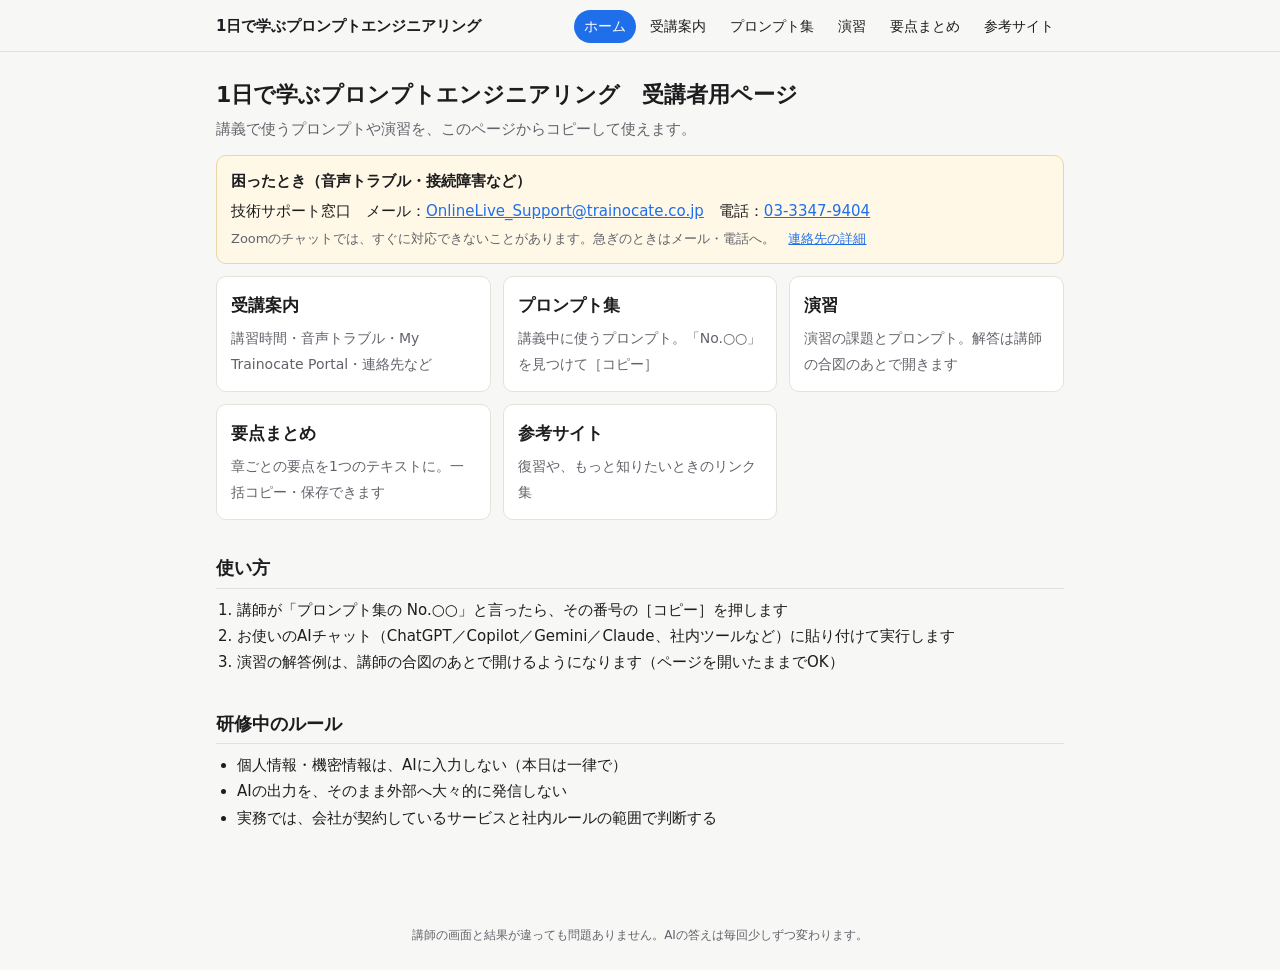
==== docs/index.html @ 42debe18 "受講案内ページ（講習時間・連絡先・My Trainocate Portal など）を追加し、ホームに緊急連絡先を表示 - 解答公開の確認先の予備を raw.githubusercontent.com " ====
<!DOCTYPE html>
<html lang="ja">
<head>
<meta charset="utf-8">
<meta name="viewport" content="width=device-width, initial-scale=1">
<title>1日で学ぶプロンプトエンジニアリング　受講者用ページ</title>
<meta name="description" content="1日で学ぶプロンプトエンジニアリング 受講者用ページ">
<meta name="release-source" content="https://api.github.com/repos/trainocateteacher-stack/prompt-engineering-1day/contents/release.json https://raw.githubusercontent.com/trainocateteacher-stack/prompt-engineering-1day/main/release.json">
<link rel="stylesheet" href="assets/style.css">
</head>
<body>
<header class="site-head"><div class="wrap">
<a class="brand" href="index.html">1日で学ぶプロンプトエンジニアリング</a>
<nav class="nav"><a href="index.html" aria-current=page>ホーム</a><a href="guide.html">受講案内</a><a href="prompts.html">プロンプト集</a><a href="exercises.html">演習</a><a href="summary.html">要点まとめ</a><a href="references.html">参考サイト</a></nav>
</div></header>
<main><div class="wrap">
<h1>1日で学ぶプロンプトエンジニアリング　受講者用ページ</h1><p class="lead">講義で使うプロンプトや演習を、このページからコピーして使えます。</p><div class="card alert"><div class="ttl">困ったとき（音声トラブル・接続障害など）</div><p style="margin:4px 0">技術サポート窓口　メール：<a href="mailto:OnlineLive_Support@trainocate.co.jp">OnlineLive_Support@trainocate.co.jp</a>　電話：<a href="tel:0333479404">03-3347-9404</a></p><p class="sub" style="margin:0">Zoomのチャットでは、すぐに対応できないことがあります。急ぎのときはメール・電話へ。　<a href="guide.html#contact">連絡先の詳細</a></p></div><div class="grid"><a class="tile" href="guide.html"><b>受講案内</b><span>講習時間・音声トラブル・My Trainocate Portal・連絡先など</span></a><a class="tile" href="prompts.html"><b>プロンプト集</b><span>講義中に使うプロンプト。「No.○○」を見つけて［コピー］</span></a><a class="tile" href="exercises.html"><b>演習</b><span>演習の課題とプロンプト。解答は講師の合図のあとで開きます</span></a><a class="tile" href="summary.html"><b>要点まとめ</b><span>章ごとの要点を1つのテキストに。一括コピー・保存できます</span></a><a class="tile" href="references.html"><b>参考サイト</b><span>復習や、もっと知りたいときのリンク集</span></a></div><h2>使い方</h2>
<ol class="steps">
<li>講師が「プロンプト集の No.○○」と言ったら、その番号の［コピー］を押します</li>
<li>お使いのAIチャット（ChatGPT／Copilot／Gemini／Claude、社内ツールなど）に貼り付けて実行します</li>
<li>演習の解答例は、講師の合図のあとで開けるようになります（ページを開いたままでOK）</li>
</ol>
<h2>研修中のルール</h2>
<ul class="steps">
<li>個人情報・機密情報は、AIに入力しない（本日は一律で）</li>
<li>AIの出力を、そのまま外部へ大々的に発信しない</li>
<li>実務では、会社が契約しているサービスと社内ルールの範囲で判断する</li>
</ul>
</div></main>
<footer class="foot">講師の画面と結果が違っても問題ありません。AIの答えは毎回少しずつ変わります。</footer>
<script src="assets/app.js"></script>
</body>
</html>
---- docs/assets/style.css ----
:root{
  --bg:#f7f7f5; --card:#ffffff; --ink:#1d1d1f; --muted:#62626a; --line:#e2e2de;
  --code:#f1f1ed; --accent:#1f6feb; --accent-ink:#ffffff; --ok:#1a7f37;
  --lock-bg:#fff8e6; --lock-line:#e8d7a6; --lock-ink:#6b5200;
  --t-prompt:#1f6feb; --t-task:#8250df; --t-note:#8a6d00;
}
@media (prefers-color-scheme: dark){
  :root:not([data-theme="light"]){
    --bg:#151517; --card:#1f1f22; --ink:#ececf0; --muted:#a2a2aa; --line:#34343a;
    --code:#29292d; --accent:#5a95ff; --accent-ink:#0b0b0c; --ok:#3fb950;
    --lock-bg:#2a2414; --lock-line:#5a4a1e; --lock-ink:#e3c46b;
    --t-prompt:#6ea8ff; --t-task:#b392f0; --t-note:#d6b44a;
  }
}
:root[data-theme="dark"]{
  --bg:#151517; --card:#1f1f22; --ink:#ececf0; --muted:#a2a2aa; --line:#34343a;
  --code:#29292d; --accent:#5a95ff; --accent-ink:#0b0b0c; --ok:#3fb950;
  --lock-bg:#2a2414; --lock-line:#5a4a1e; --lock-ink:#e3c46b;
  --t-prompt:#6ea8ff; --t-task:#b392f0; --t-note:#d6b44a;
}
*{box-sizing:border-box}
html{-webkit-text-size-adjust:100%}
body{margin:0;background:var(--bg);color:var(--ink);font:15px/1.75 "Hiragino Sans","Yu Gothic UI","Meiryo",system-ui,sans-serif}
a{color:var(--accent)}
.wrap{max-width:880px;margin:0 auto;padding:0 16px}
.site-head{position:sticky;top:0;z-index:10;background:var(--bg);border-bottom:1px solid var(--line)}
.site-head .wrap{display:flex;flex-wrap:wrap;align-items:center;gap:4px 14px;padding-top:10px;padding-bottom:8px}
.brand{font-weight:700;font-size:15px;text-decoration:none;color:var(--ink);margin-right:auto}
.nav{display:flex;gap:4px;overflow-x:auto;max-width:100%}
.nav a{white-space:nowrap;text-decoration:none;color:var(--ink);font-size:14px;padding:4px 10px;border-radius:999px}
.nav a[aria-current=page]{background:var(--accent);color:var(--accent-ink)}
main{padding:8px 0 64px}
h1{font-size:22px;line-height:1.4;margin:20px 0 6px}
h2{font-size:18px;margin:32px 0 8px;padding-bottom:4px;border-bottom:1px solid var(--line)}
h3{font-size:16px;margin:20px 0 6px}
.lead{color:var(--muted);margin:0 0 12px}
.card{background:var(--card);border:1px solid var(--line);border-radius:10px;padding:12px 14px;margin:12px 0;scroll-margin-top:110px}
.meta{display:flex;gap:8px;align-items:baseline;flex-wrap:wrap}
.no{font-weight:700;font-size:18px;font-variant-numeric:tabular-nums}
.pg{font-size:13px;color:var(--muted)}
.ttl{font-weight:600}
.tag{font-size:12px;border:1px solid currentColor;border-radius:4px;padding:0 6px;line-height:1.6}
.t-prompt{color:var(--t-prompt)} .t-task{color:var(--t-task)} .t-note{color:var(--t-note)}
.sub{font-size:13px;color:var(--muted);margin-top:2px}
.box{position:relative;margin-top:8px}
.box pre{margin:0;background:var(--code);border-radius:8px;padding:10px 12px 10px 12px;padding-right:92px;white-space:pre-wrap;word-break:break-word;font-family:inherit;font-size:14px;line-height:1.7}
.copy{position:absolute;top:6px;right:6px;border:0;background:var(--accent);color:var(--accent-ink);border-radius:6px;padding:6px 12px;font:inherit;font-size:13px;font-weight:600;cursor:pointer}
.copy.done{background:var(--ok)}
.btn{border:1px solid var(--line);background:var(--card);color:var(--ink);border-radius:8px;padding:7px 12px;font:inherit;font-size:14px;cursor:pointer}
.btn.primary{background:var(--accent);color:var(--accent-ink);border-color:var(--accent);font-weight:600}
.toolbar{display:flex;gap:8px;flex-wrap:wrap;align-items:center;margin:8px 0}
input[type=search],input[type=text]{min-width:0;padding:8px 10px;border:1px solid var(--line);border-radius:8px;background:var(--card);color:var(--ink);font:inherit}
input[type=search]{flex:1 1 240px}
.chips{display:flex;gap:6px;overflow-x:auto;padding-bottom:2px}
.chip{white-space:nowrap;border:1px solid var(--line);background:var(--card);color:var(--ink);border-radius:999px;padding:3px 10px;font-size:13px;cursor:pointer}
.chip[aria-pressed=true]{background:var(--accent);color:var(--accent-ink);border-color:var(--accent)}
.grid{display:grid;grid-template-columns:repeat(auto-fit,minmax(220px,1fr));gap:12px;margin:12px 0}
.tile{display:block;text-decoration:none;color:var(--ink);background:var(--card);border:1px solid var(--line);border-radius:10px;padding:14px}
.tile b{display:block;font-size:17px;margin-bottom:4px}
.tile span{color:var(--muted);font-size:14px}
.steps{margin:6px 0;padding-left:1.4em}
.goal{border-left:3px solid var(--accent);padding:2px 10px;margin:8px 0;color:var(--ink)}
.goal small{display:block;color:var(--muted)}
.lock{background:var(--lock-bg);border:1px solid var(--lock-line);border-radius:10px;padding:0;margin-top:14px}
.lock summary{list-style:none;cursor:pointer;padding:10px 14px;display:flex;flex-wrap:wrap;gap:4px 12px;align-items:baseline}
.lock summary::-webkit-details-marker{display:none}
.lock summary::before{content:"🔒";font-size:14px}
.lock.open summary::before{content:"▶";font-size:12px;color:var(--muted)}
.lock.open[open] summary::before{content:"▼"}
.lock .lk-title{font-weight:700;color:var(--lock-ink)}
.lock .lk-state{font-size:13px;color:var(--lock-ink)}
.lock .lk-body{padding:0 14px 12px}
.lock.open{background:var(--card);border-color:var(--line)}
.lock.open .lk-title,.lock.open .lk-state{color:var(--ink)}
.lock.open .lk-state{color:var(--muted)}
.toc{display:flex;flex-wrap:wrap;gap:6px 14px;margin:8px 0 0;padding:0;list-style:none;font-size:14px}
.ref li{margin:8px 0}
.ref small{display:block;color:var(--muted)}
.hidden{display:none !important}
.foot{color:var(--muted);font-size:12px;text-align:center;padding:24px 16px}
@media print{.site-head,.copy,.toolbar,.lock form{display:none}.card{break-inside:avoid}}
.alert{border-color:var(--lock-line);background:var(--lock-bg)}
.tbl{border-collapse:collapse;width:100%;margin:8px 0;background:var(--card)}
.tbl th,.tbl td{border:1px solid var(--line);padding:8px 10px;text-align:left;vertical-align:top;font-size:14px}
.tbl th{width:34%;font-weight:600;background:var(--code)}
.tbl td{word-break:break-all}
h2[id],h1{scroll-margin-top:110px}
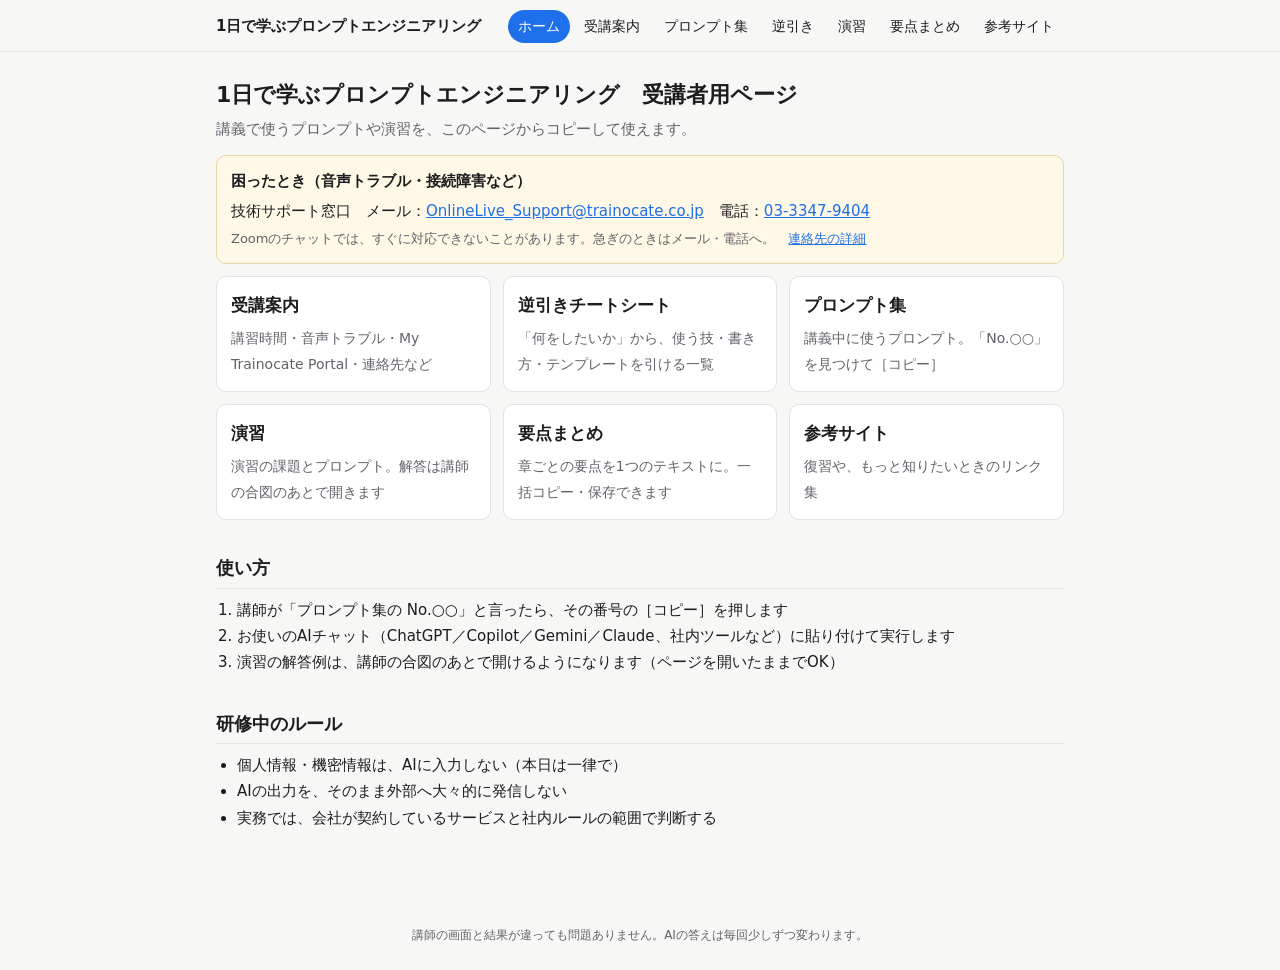
==== commit f1960538: "逆引きチートシートのページを追加（目的から技・書き方・テンプレート・テキストのページを引ける） Co-Authored-By: Claude Opus 5.5 <noreply@anthropic.c" ====
--- a/docs/index.html
+++ b/docs/index.html
@@ -11,10 +11,10 @@
 <body>
 <header class="site-head"><div class="wrap">
 <a class="brand" href="index.html">1日で学ぶプロンプトエンジニアリング</a>
-<nav class="nav"><a href="index.html" aria-current=page>ホーム</a><a href="guide.html">受講案内</a><a href="prompts.html">プロンプト集</a><a href="exercises.html">演習</a><a href="summary.html">要点まとめ</a><a href="references.html">参考サイト</a></nav>
+<nav class="nav"><a href="index.html" aria-current=page>ホーム</a><a href="guide.html">受講案内</a><a href="prompts.html">プロンプト集</a><a href="cheatsheet.html">逆引き</a><a href="exercises.html">演習</a><a href="summary.html">要点まとめ</a><a href="references.html">参考サイト</a></nav>
 </div></header>
 <main><div class="wrap">
-<h1>1日で学ぶプロンプトエンジニアリング　受講者用ページ</h1><p class="lead">講義で使うプロンプトや演習を、このページからコピーして使えます。</p><div class="card alert"><div class="ttl">困ったとき（音声トラブル・接続障害など）</div><p style="margin:4px 0">技術サポート窓口　メール：<a href="mailto:OnlineLive_Support@trainocate.co.jp">OnlineLive_Support@trainocate.co.jp</a>　電話：<a href="tel:0333479404">03-3347-9404</a></p><p class="sub" style="margin:0">Zoomのチャットでは、すぐに対応できないことがあります。急ぎのときはメール・電話へ。　<a href="guide.html#contact">連絡先の詳細</a></p></div><div class="grid"><a class="tile" href="guide.html"><b>受講案内</b><span>講習時間・音声トラブル・My Trainocate Portal・連絡先など</span></a><a class="tile" href="prompts.html"><b>プロンプト集</b><span>講義中に使うプロンプト。「No.○○」を見つけて［コピー］</span></a><a class="tile" href="exercises.html"><b>演習</b><span>演習の課題とプロンプト。解答は講師の合図のあとで開きます</span></a><a class="tile" href="summary.html"><b>要点まとめ</b><span>章ごとの要点を1つのテキストに。一括コピー・保存できます</span></a><a class="tile" href="references.html"><b>参考サイト</b><span>復習や、もっと知りたいときのリンク集</span></a></div><h2>使い方</h2>
+<h1>1日で学ぶプロンプトエンジニアリング　受講者用ページ</h1><p class="lead">講義で使うプロンプトや演習を、このページからコピーして使えます。</p><div class="card alert"><div class="ttl">困ったとき（音声トラブル・接続障害など）</div><p style="margin:4px 0">技術サポート窓口　メール：<a href="mailto:OnlineLive_Support@trainocate.co.jp">OnlineLive_Support@trainocate.co.jp</a>　電話：<a href="tel:0333479404">03-3347-9404</a></p><p class="sub" style="margin:0">Zoomのチャットでは、すぐに対応できないことがあります。急ぎのときはメール・電話へ。　<a href="guide.html#contact">連絡先の詳細</a></p></div><div class="grid"><a class="tile" href="guide.html"><b>受講案内</b><span>講習時間・音声トラブル・My Trainocate Portal・連絡先など</span></a><a class="tile" href="cheatsheet.html"><b>逆引きチートシート</b><span>「何をしたいか」から、使う技・書き方・テンプレートを引ける一覧</span></a><a class="tile" href="prompts.html"><b>プロンプト集</b><span>講義中に使うプロンプト。「No.○○」を見つけて［コピー］</span></a><a class="tile" href="exercises.html"><b>演習</b><span>演習の課題とプロンプト。解答は講師の合図のあとで開きます</span></a><a class="tile" href="summary.html"><b>要点まとめ</b><span>章ごとの要点を1つのテキストに。一括コピー・保存できます</span></a><a class="tile" href="references.html"><b>参考サイト</b><span>復習や、もっと知りたいときのリンク集</span></a></div><h2>使い方</h2>
 <ol class="steps">
 <li>講師が「プロンプト集の No.○○」と言ったら、その番号の［コピー］を押します</li>
 <li>お使いのAIチャット（ChatGPT／Copilot／Gemini／Claude、社内ツールなど）に貼り付けて実行します</li>
--- a/docs/assets/style.css
+++ b/docs/assets/style.css
@@ -85,3 +85,30 @@
 .tbl th{width:34%;font-weight:600;background:var(--code)}
 .tbl td{word-break:break-all}
 h2[id],h1{scroll-margin-top:110px}
+.shot{margin:10px 0 18px}
+.shot img{display:block;width:100%;max-width:720px;height:auto;border:1px solid var(--line);border-radius:8px;background:#fff}
+.shot figcaption{font-size:12px;color:var(--muted);margin-top:4px}
+.tbl-wrap{overflow-x:auto;margin:8px 0}
+.tbl.idx th{width:auto;white-space:nowrap}
+.tbl .nowrap{white-space:nowrap}
+.tbl.idx td{word-break:normal}
+.tbl.idx tr:target td{background:var(--lock-bg)}
+.kv{display:grid;grid-template-columns:auto 1fr;gap:4px 12px;margin:10px 0}
+.kv dt{font-weight:600;font-size:14px;color:var(--muted);white-space:nowrap}
+.kv dd{margin:0}
+.kv ul{margin:0;padding-left:1.2em}
+.tpl{margin-top:10px}
+.tpl-name{font-size:14px;font-weight:600}
+.caution{font-size:14px;color:var(--lock-ink);margin:10px 0 0}
+.mode-tag-wide{color:#b35c00}.mode-tag-same{color:var(--t-prompt)}
+.tile.mode-wide{border-top:4px solid #e08a2e}.tile.mode-same{border-top:4px solid var(--accent)}
+@media (prefers-color-scheme: dark){:root:not([data-theme="light"]) .mode-tag-wide{color:#f0a860}}
+@media (max-width:560px){.kv{grid-template-columns:1fr}.kv dt{margin-top:4px}}
+@media (max-width:560px){
+  .tbl.idx thead{display:none}
+  .tbl.idx,.tbl.idx tbody{display:block;background:none}
+  .tbl.idx tr{display:block;border:1px solid var(--line);border-radius:8px;margin:8px 0;padding:8px 10px;background:var(--card)}
+  .tbl.idx td{display:block;border:0;padding:2px 0}
+  .tbl.idx .nowrap{white-space:normal}
+  .tbl.idx td[data-l]::before{content:attr(data-l) "：";color:var(--muted);font-size:12px}
+}
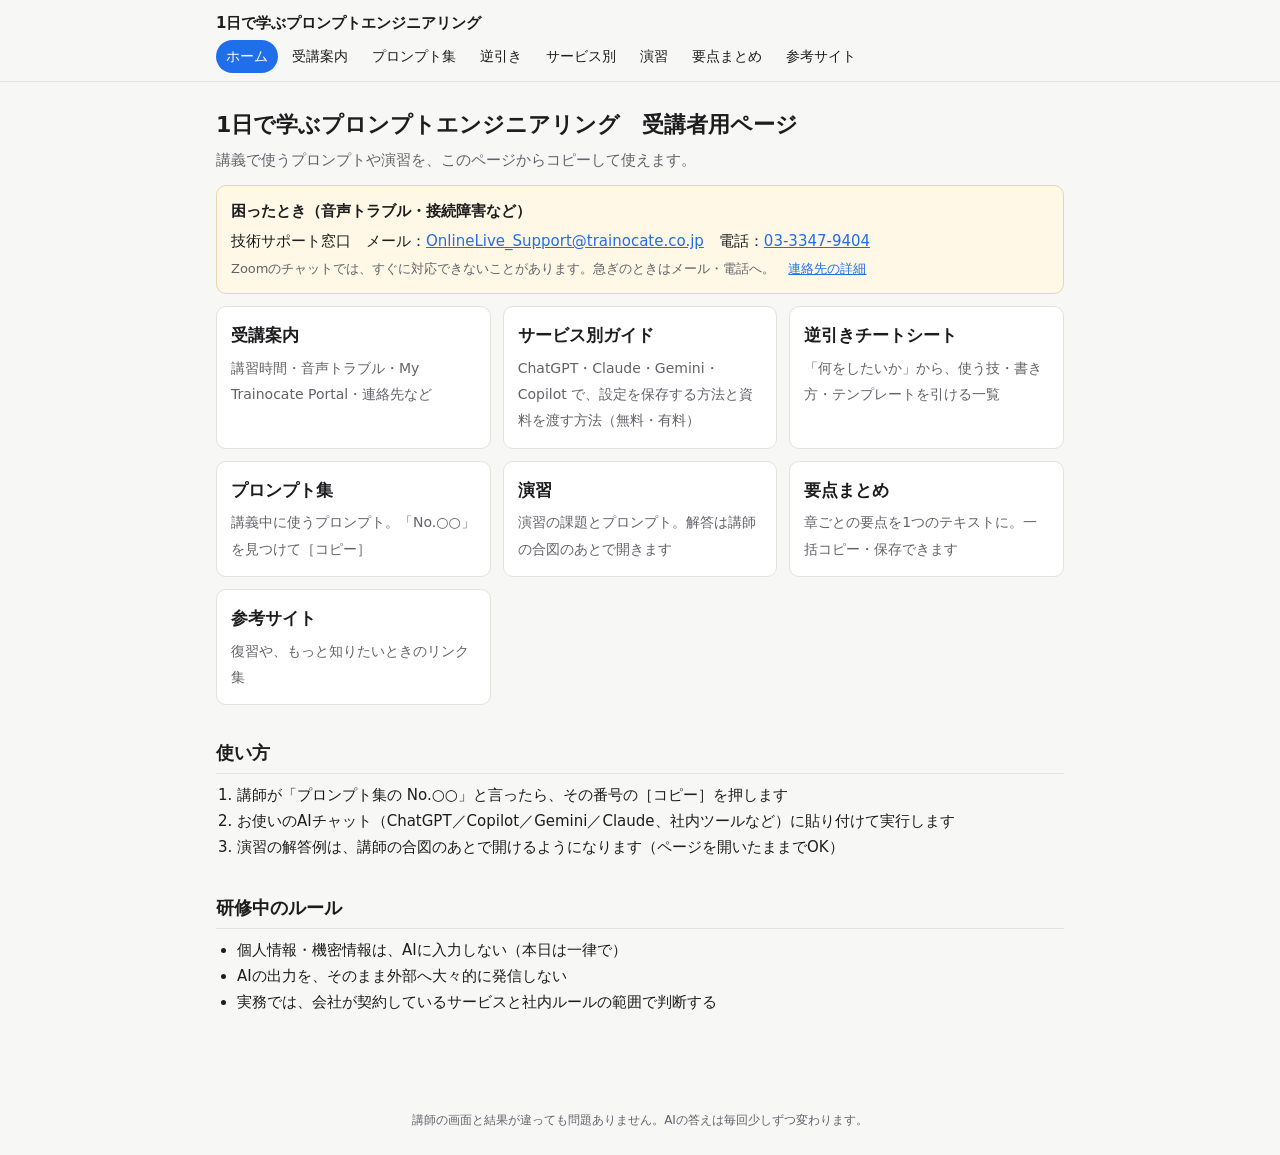
==== commit 9b3a9c43: "サービス別ガイドを追加（設定を保存する機能と資料を渡すやり方を、無料・有料別に画面付きで） Co-Authored-By: Claude Opus 5.5 <noreply@anthropic.com" ====
--- a/docs/index.html
+++ b/docs/index.html
@@ -11,10 +11,10 @@
 <body>
 <header class="site-head"><div class="wrap">
 <a class="brand" href="index.html">1日で学ぶプロンプトエンジニアリング</a>
-<nav class="nav"><a href="index.html" aria-current=page>ホーム</a><a href="guide.html">受講案内</a><a href="prompts.html">プロンプト集</a><a href="cheatsheet.html">逆引き</a><a href="exercises.html">演習</a><a href="summary.html">要点まとめ</a><a href="references.html">参考サイト</a></nav>
+<nav class="nav"><a href="index.html" aria-current=page>ホーム</a><a href="guide.html">受講案内</a><a href="prompts.html">プロンプト集</a><a href="cheatsheet.html">逆引き</a><a href="services.html">サービス別</a><a href="exercises.html">演習</a><a href="summary.html">要点まとめ</a><a href="references.html">参考サイト</a></nav>
 </div></header>
 <main><div class="wrap">
-<h1>1日で学ぶプロンプトエンジニアリング　受講者用ページ</h1><p class="lead">講義で使うプロンプトや演習を、このページからコピーして使えます。</p><div class="card alert"><div class="ttl">困ったとき（音声トラブル・接続障害など）</div><p style="margin:4px 0">技術サポート窓口　メール：<a href="mailto:OnlineLive_Support@trainocate.co.jp">OnlineLive_Support@trainocate.co.jp</a>　電話：<a href="tel:0333479404">03-3347-9404</a></p><p class="sub" style="margin:0">Zoomのチャットでは、すぐに対応できないことがあります。急ぎのときはメール・電話へ。　<a href="guide.html#contact">連絡先の詳細</a></p></div><div class="grid"><a class="tile" href="guide.html"><b>受講案内</b><span>講習時間・音声トラブル・My Trainocate Portal・連絡先など</span></a><a class="tile" href="cheatsheet.html"><b>逆引きチートシート</b><span>「何をしたいか」から、使う技・書き方・テンプレートを引ける一覧</span></a><a class="tile" href="prompts.html"><b>プロンプト集</b><span>講義中に使うプロンプト。「No.○○」を見つけて［コピー］</span></a><a class="tile" href="exercises.html"><b>演習</b><span>演習の課題とプロンプト。解答は講師の合図のあとで開きます</span></a><a class="tile" href="summary.html"><b>要点まとめ</b><span>章ごとの要点を1つのテキストに。一括コピー・保存できます</span></a><a class="tile" href="references.html"><b>参考サイト</b><span>復習や、もっと知りたいときのリンク集</span></a></div><h2>使い方</h2>
+<h1>1日で学ぶプロンプトエンジニアリング　受講者用ページ</h1><p class="lead">講義で使うプロンプトや演習を、このページからコピーして使えます。</p><div class="card alert"><div class="ttl">困ったとき（音声トラブル・接続障害など）</div><p style="margin:4px 0">技術サポート窓口　メール：<a href="mailto:OnlineLive_Support@trainocate.co.jp">OnlineLive_Support@trainocate.co.jp</a>　電話：<a href="tel:0333479404">03-3347-9404</a></p><p class="sub" style="margin:0">Zoomのチャットでは、すぐに対応できないことがあります。急ぎのときはメール・電話へ。　<a href="guide.html#contact">連絡先の詳細</a></p></div><div class="grid"><a class="tile" href="guide.html"><b>受講案内</b><span>講習時間・音声トラブル・My Trainocate Portal・連絡先など</span></a><a class="tile" href="services.html"><b>サービス別ガイド</b><span>ChatGPT・Claude・Gemini・Copilot で、設定を保存する方法と資料を渡す方法（無料・有料）</span></a><a class="tile" href="cheatsheet.html"><b>逆引きチートシート</b><span>「何をしたいか」から、使う技・書き方・テンプレートを引ける一覧</span></a><a class="tile" href="prompts.html"><b>プロンプト集</b><span>講義中に使うプロンプト。「No.○○」を見つけて［コピー］</span></a><a class="tile" href="exercises.html"><b>演習</b><span>演習の課題とプロンプト。解答は講師の合図のあとで開きます</span></a><a class="tile" href="summary.html"><b>要点まとめ</b><span>章ごとの要点を1つのテキストに。一括コピー・保存できます</span></a><a class="tile" href="references.html"><b>参考サイト</b><span>復習や、もっと知りたいときのリンク集</span></a></div><h2>使い方</h2>
 <ol class="steps">
 <li>講師が「プロンプト集の No.○○」と言ったら、その番号の［コピー］を押します</li>
 <li>お使いのAIチャット（ChatGPT／Copilot／Gemini／Claude、社内ツールなど）に貼り付けて実行します</li>
--- a/docs/assets/style.css
+++ b/docs/assets/style.css
@@ -112,3 +112,9 @@
   .tbl.idx .nowrap{white-space:normal}
   .tbl.idx td[data-l]::before{content:attr(data-l) "：";color:var(--muted);font-size:12px}
 }
+.card:target{outline:3px solid var(--accent);outline-offset:2px}
+.tbl .rel ul{margin:0;padding-left:1.1em;font-size:13px}
+.tbl .rel{min-width:180px}
+.mode-p{margin:8px 0 0;font-size:14px;line-height:1.7}
+.mode-p strong{display:block;font-size:13px}
+.mode-p.sub strong,.tile .mode-p:last-of-type strong{display:inline}
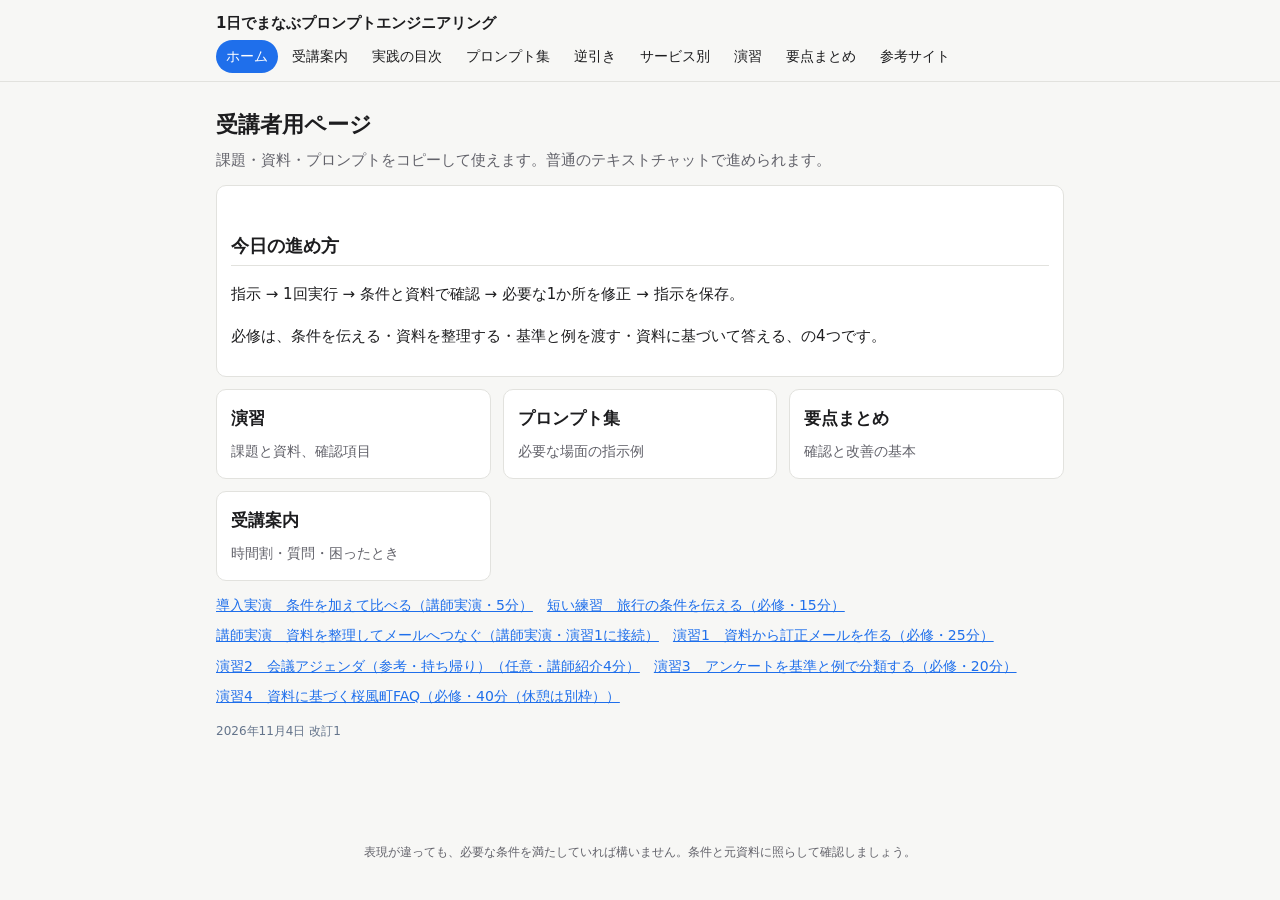
==== commit 031a4ebf: "教材改訂1に同期：演習・確認基準・共通チャット手順を整理" ====
--- a/docs/index.html
+++ b/docs/index.html
@@ -1,33 +1,12 @@
-<!DOCTYPE html>
-<html lang="ja">
-<head>
-<meta charset="utf-8">
-<meta name="viewport" content="width=device-width, initial-scale=1">
-<title>1日で学ぶプロンプトエンジニアリング　受講者用ページ</title>
-<meta name="description" content="1日で学ぶプロンプトエンジニアリング 受講者用ページ">
-<meta name="release-source" content="https://api.github.com/repos/trainocateteacher-stack/prompt-engineering-1day/contents/release.json https://raw.githubusercontent.com/trainocateteacher-stack/prompt-engineering-1day/main/release.json">
+<!doctype html>
+<html lang="ja"><head><meta charset="utf-8"><meta name="viewport" content="width=device-width,initial-scale=1">
+<title>受講者用ページ｜1日でまなぶプロンプトエンジニアリング</title>
+<meta name="description" content="通常チャットで、指示・確認・改善を練習する受講者用資料">
+<meta name="course-revision" content="2026-11-04-r1">
+<meta name="release-source" content="https://api.github.com/repos/trainocateteacher-stack/prompt-engineering-1day/contents/release.json https://raw.githubusercontent.com/trainocateteacher-stack/prompt-engineering-1day/main/release.json release.json">
 <link rel="stylesheet" href="assets/style.css">
-</head>
-<body>
-<header class="site-head"><div class="wrap">
-<a class="brand" href="index.html">1日で学ぶプロンプトエンジニアリング</a>
-<nav class="nav"><a href="index.html" aria-current=page>ホーム</a><a href="guide.html">受講案内</a><a href="prompts.html">プロンプト集</a><a href="cheatsheet.html">逆引き</a><a href="services.html">サービス別</a><a href="exercises.html">演習</a><a href="summary.html">要点まとめ</a><a href="references.html">参考サイト</a></nav>
-</div></header>
-<main><div class="wrap">
-<h1>1日で学ぶプロンプトエンジニアリング　受講者用ページ</h1><p class="lead">講義で使うプロンプトや演習を、このページからコピーして使えます。</p><div class="card alert"><div class="ttl">困ったとき（音声トラブル・接続障害など）</div><p style="margin:4px 0">技術サポート窓口　メール：<a href="mailto:OnlineLive_Support@trainocate.co.jp">OnlineLive_Support@trainocate.co.jp</a>　電話：<a href="tel:0333479404">03-3347-9404</a></p><p class="sub" style="margin:0">Zoomのチャットでは、すぐに対応できないことがあります。急ぎのときはメール・電話へ。　<a href="guide.html#contact">連絡先の詳細</a></p></div><div class="grid"><a class="tile" href="guide.html"><b>受講案内</b><span>講習時間・音声トラブル・My Trainocate Portal・連絡先など</span></a><a class="tile" href="services.html"><b>サービス別ガイド</b><span>ChatGPT・Claude・Gemini・Copilot で、設定を保存する方法と資料を渡す方法（無料・有料）</span></a><a class="tile" href="cheatsheet.html"><b>逆引きチートシート</b><span>「何をしたいか」から、使う技・書き方・テンプレートを引ける一覧</span></a><a class="tile" href="prompts.html"><b>プロンプト集</b><span>講義中に使うプロンプト。「No.○○」を見つけて［コピー］</span></a><a class="tile" href="exercises.html"><b>演習</b><span>演習の課題とプロンプト。解答は講師の合図のあとで開きます</span></a><a class="tile" href="summary.html"><b>要点まとめ</b><span>章ごとの要点を1つのテキストに。一括コピー・保存できます</span></a><a class="tile" href="references.html"><b>参考サイト</b><span>復習や、もっと知りたいときのリンク集</span></a></div><h2>使い方</h2>
-<ol class="steps">
-<li>講師が「プロンプト集の No.○○」と言ったら、その番号の［コピー］を押します</li>
-<li>お使いのAIチャット（ChatGPT／Copilot／Gemini／Claude、社内ツールなど）に貼り付けて実行します</li>
-<li>演習の解答例は、講師の合図のあとで開けるようになります（ページを開いたままでOK）</li>
-</ol>
-<h2>研修中のルール</h2>
-<ul class="steps">
-<li>個人情報・機密情報は、AIに入力しない（本日は一律で）</li>
-<li>AIの出力を、そのまま外部へ大々的に発信しない</li>
-<li>実務では、会社が契約しているサービスと社内ルールの範囲で判断する</li>
-</ul>
-</div></main>
-<footer class="foot">講師の画面と結果が違っても問題ありません。AIの答えは毎回少しずつ変わります。</footer>
-<script src="assets/app.js"></script>
-</body>
-</html>
+<style>pre{white-space:pre-wrap;overflow-wrap:anywhere} section[id],div[id],h2[id]{scroll-margin-top:110px} .box pre{font-size:15px;line-height:1.8} h3{line-height:1.6} .revision{color:#64748b;font-size:12px} table{width:100%;border-collapse:collapse}td,th{padding:10px;border-bottom:1px solid #ddd;text-align:left}.table-scroll{overflow:auto}</style>
+</head><body><header class="site-head"><div class="wrap"><a class="brand" href="index.html">1日でまなぶプロンプトエンジニアリング</a><nav class="nav"><a href="index.html" aria-current="page">ホーム</a><a href="guide.html">受講案内</a><a href="practice-index.html">実践の目次</a><a href="prompts.html">プロンプト集</a><a href="cheatsheet.html">逆引き</a><a href="services.html">サービス別</a><a href="exercises.html">演習</a><a href="summary.html">要点まとめ</a><a href="references.html">参考サイト</a></nav></div></header>
+<main><div class="wrap"><h1>受講者用ページ</h1><p class="lead">課題・資料・プロンプトをコピーして使えます。普通のテキストチャットで進められます。</p><div class="card"><h2>今日の進め方</h2><p>指示 → 1回実行 → 条件と資料で確認 → 必要な1か所を修正 → 指示を保存。</p><p>必修は、条件を伝える・資料を整理する・基準と例を渡す・資料に基づいて答える、の4つです。</p></div><div class="grid"><a class="tile" href="exercises.html"><b>演習</b><span>課題と資料、確認項目</span></a><a class="tile" href="prompts.html"><b>プロンプト集</b><span>必要な場面の指示例</span></a><a class="tile" href="summary.html"><b>要点まとめ</b><span>確認と改善の基本</span></a><a class="tile" href="guide.html"><b>受講案内</b><span>時間割・質問・困ったとき</span></a></div><ul class="toc"><li><a href="exercises.html#ex-a">導入実演　条件を加えて比べる（講師実演・5分）</a></li><li><a href="exercises.html#ex-c">短い練習　旅行の条件を伝える（必修・15分）</a></li><li><a href="exercises.html#ex-e">講師実演　資料を整理してメールへつなぐ（講師実演・演習1に接続）</a></li><li><a href="exercises.html#ex-1">演習1　資料から訂正メールを作る（必修・25分）</a></li><li><a href="exercises.html#ex-2">演習2　会議アジェンダ（参考・持ち帰り）（任意・講師紹介4分）</a></li><li><a href="exercises.html#ex-3">演習3　アンケートを基準と例で分類する（必修・20分）</a></li><li><a href="exercises.html#ex-4">演習4　資料に基づく桜風町FAQ（必修・40分（休憩は別枠））</a></li></ul><p class="revision">2026年11月4日 改訂1</p></div></main>
+<footer class="foot">表現が違っても、必要な条件を満たしていれば構いません。条件と元資料に照らして確認しましょう。</footer>
+<script src="assets/app.js"></script></body></html>
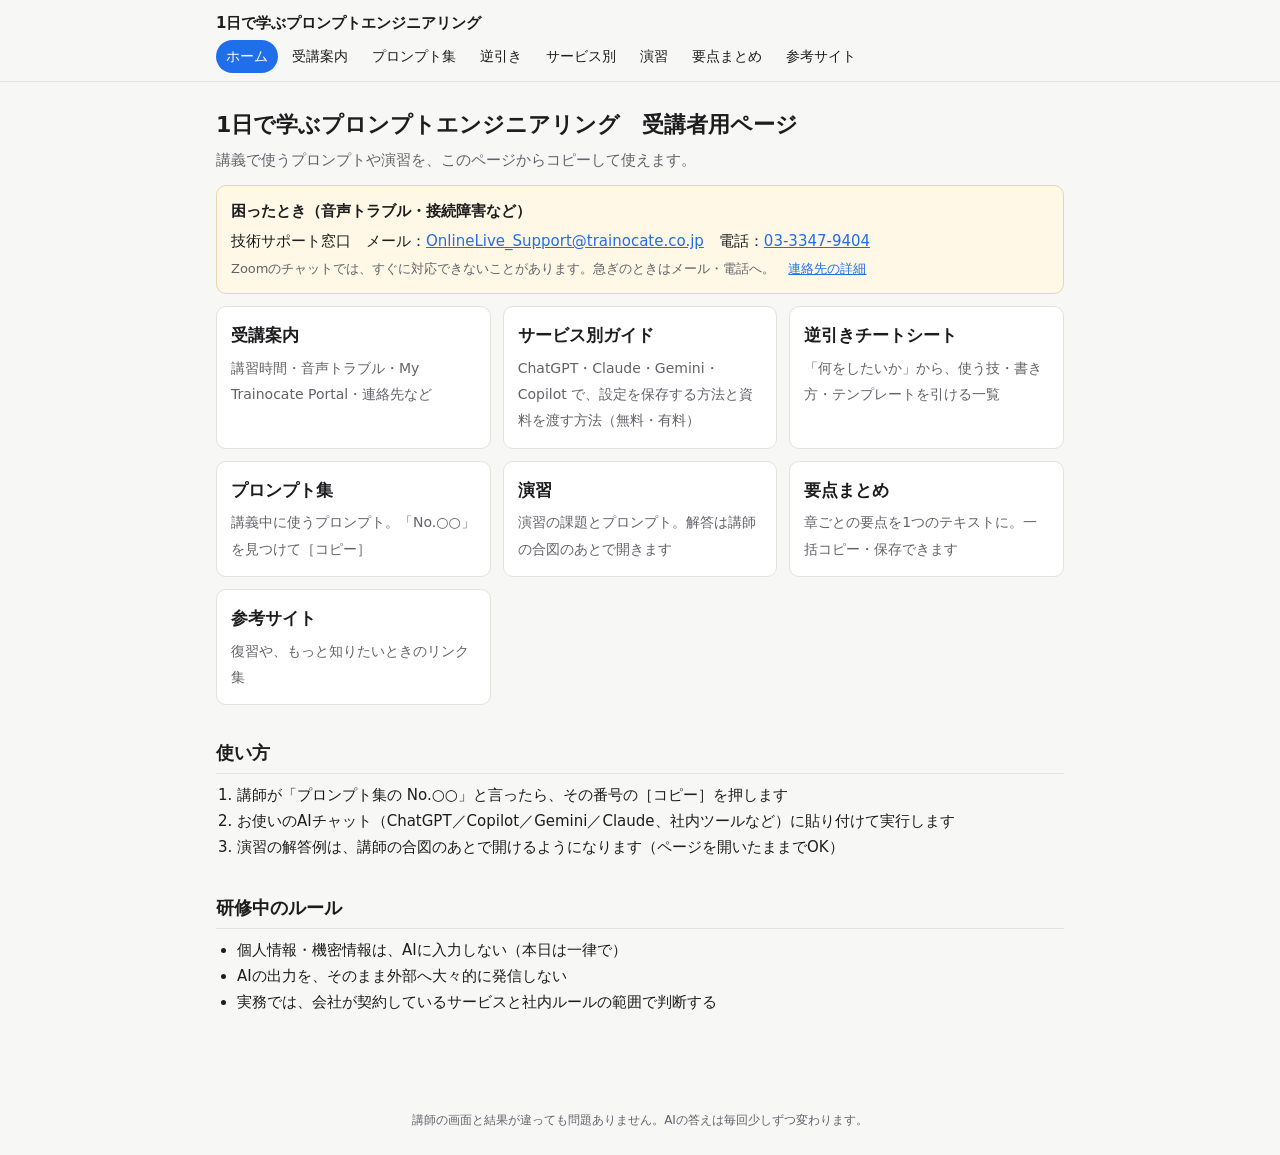
==== commit 4009f616: "Revert "教材改訂1に同期：演習・確認基準・共通チャット手順を整理" This reverts commit 031a4ebfac6fb0e690e58191b451955021ebd85d." ====
--- a/docs/index.html
+++ b/docs/index.html
@@ -1,12 +1,33 @@
-<!doctype html>
-<html lang="ja"><head><meta charset="utf-8"><meta name="viewport" content="width=device-width,initial-scale=1">
-<title>受講者用ページ｜1日でまなぶプロンプトエンジニアリング</title>
-<meta name="description" content="通常チャットで、指示・確認・改善を練習する受講者用資料">
-<meta name="course-revision" content="2026-11-04-r1">
-<meta name="release-source" content="https://api.github.com/repos/trainocateteacher-stack/prompt-engineering-1day/contents/release.json https://raw.githubusercontent.com/trainocateteacher-stack/prompt-engineering-1day/main/release.json release.json">
+<!DOCTYPE html>
+<html lang="ja">
+<head>
+<meta charset="utf-8">
+<meta name="viewport" content="width=device-width, initial-scale=1">
+<title>1日で学ぶプロンプトエンジニアリング　受講者用ページ</title>
+<meta name="description" content="1日で学ぶプロンプトエンジニアリング 受講者用ページ">
+<meta name="release-source" content="https://api.github.com/repos/trainocateteacher-stack/prompt-engineering-1day/contents/release.json https://raw.githubusercontent.com/trainocateteacher-stack/prompt-engineering-1day/main/release.json">
 <link rel="stylesheet" href="assets/style.css">
-<style>pre{white-space:pre-wrap;overflow-wrap:anywhere} section[id],div[id],h2[id]{scroll-margin-top:110px} .box pre{font-size:15px;line-height:1.8} h3{line-height:1.6} .revision{color:#64748b;font-size:12px} table{width:100%;border-collapse:collapse}td,th{padding:10px;border-bottom:1px solid #ddd;text-align:left}.table-scroll{overflow:auto}</style>
-</head><body><header class="site-head"><div class="wrap"><a class="brand" href="index.html">1日でまなぶプロンプトエンジニアリング</a><nav class="nav"><a href="index.html" aria-current="page">ホーム</a><a href="guide.html">受講案内</a><a href="practice-index.html">実践の目次</a><a href="prompts.html">プロンプト集</a><a href="cheatsheet.html">逆引き</a><a href="services.html">サービス別</a><a href="exercises.html">演習</a><a href="summary.html">要点まとめ</a><a href="references.html">参考サイト</a></nav></div></header>
-<main><div class="wrap"><h1>受講者用ページ</h1><p class="lead">課題・資料・プロンプトをコピーして使えます。普通のテキストチャットで進められます。</p><div class="card"><h2>今日の進め方</h2><p>指示 → 1回実行 → 条件と資料で確認 → 必要な1か所を修正 → 指示を保存。</p><p>必修は、条件を伝える・資料を整理する・基準と例を渡す・資料に基づいて答える、の4つです。</p></div><div class="grid"><a class="tile" href="exercises.html"><b>演習</b><span>課題と資料、確認項目</span></a><a class="tile" href="prompts.html"><b>プロンプト集</b><span>必要な場面の指示例</span></a><a class="tile" href="summary.html"><b>要点まとめ</b><span>確認と改善の基本</span></a><a class="tile" href="guide.html"><b>受講案内</b><span>時間割・質問・困ったとき</span></a></div><ul class="toc"><li><a href="exercises.html#ex-a">導入実演　条件を加えて比べる（講師実演・5分）</a></li><li><a href="exercises.html#ex-c">短い練習　旅行の条件を伝える（必修・15分）</a></li><li><a href="exercises.html#ex-e">講師実演　資料を整理してメールへつなぐ（講師実演・演習1に接続）</a></li><li><a href="exercises.html#ex-1">演習1　資料から訂正メールを作る（必修・25分）</a></li><li><a href="exercises.html#ex-2">演習2　会議アジェンダ（参考・持ち帰り）（任意・講師紹介4分）</a></li><li><a href="exercises.html#ex-3">演習3　アンケートを基準と例で分類する（必修・20分）</a></li><li><a href="exercises.html#ex-4">演習4　資料に基づく桜風町FAQ（必修・40分（休憩は別枠））</a></li></ul><p class="revision">2026年11月4日 改訂1</p></div></main>
-<footer class="foot">表現が違っても、必要な条件を満たしていれば構いません。条件と元資料に照らして確認しましょう。</footer>
-<script src="assets/app.js"></script></body></html>+</head>
+<body>
+<header class="site-head"><div class="wrap">
+<a class="brand" href="index.html">1日で学ぶプロンプトエンジニアリング</a>
+<nav class="nav"><a href="index.html" aria-current=page>ホーム</a><a href="guide.html">受講案内</a><a href="prompts.html">プロンプト集</a><a href="cheatsheet.html">逆引き</a><a href="services.html">サービス別</a><a href="exercises.html">演習</a><a href="summary.html">要点まとめ</a><a href="references.html">参考サイト</a></nav>
+</div></header>
+<main><div class="wrap">
+<h1>1日で学ぶプロンプトエンジニアリング　受講者用ページ</h1><p class="lead">講義で使うプロンプトや演習を、このページからコピーして使えます。</p><div class="card alert"><div class="ttl">困ったとき（音声トラブル・接続障害など）</div><p style="margin:4px 0">技術サポート窓口　メール：<a href="mailto:OnlineLive_Support@trainocate.co.jp">OnlineLive_Support@trainocate.co.jp</a>　電話：<a href="tel:0333479404">03-3347-9404</a></p><p class="sub" style="margin:0">Zoomのチャットでは、すぐに対応できないことがあります。急ぎのときはメール・電話へ。　<a href="guide.html#contact">連絡先の詳細</a></p></div><div class="grid"><a class="tile" href="guide.html"><b>受講案内</b><span>講習時間・音声トラブル・My Trainocate Portal・連絡先など</span></a><a class="tile" href="services.html"><b>サービス別ガイド</b><span>ChatGPT・Claude・Gemini・Copilot で、設定を保存する方法と資料を渡す方法（無料・有料）</span></a><a class="tile" href="cheatsheet.html"><b>逆引きチートシート</b><span>「何をしたいか」から、使う技・書き方・テンプレートを引ける一覧</span></a><a class="tile" href="prompts.html"><b>プロンプト集</b><span>講義中に使うプロンプト。「No.○○」を見つけて［コピー］</span></a><a class="tile" href="exercises.html"><b>演習</b><span>演習の課題とプロンプト。解答は講師の合図のあとで開きます</span></a><a class="tile" href="summary.html"><b>要点まとめ</b><span>章ごとの要点を1つのテキストに。一括コピー・保存できます</span></a><a class="tile" href="references.html"><b>参考サイト</b><span>復習や、もっと知りたいときのリンク集</span></a></div><h2>使い方</h2>
+<ol class="steps">
+<li>講師が「プロンプト集の No.○○」と言ったら、その番号の［コピー］を押します</li>
+<li>お使いのAIチャット（ChatGPT／Copilot／Gemini／Claude、社内ツールなど）に貼り付けて実行します</li>
+<li>演習の解答例は、講師の合図のあとで開けるようになります（ページを開いたままでOK）</li>
+</ol>
+<h2>研修中のルール</h2>
+<ul class="steps">
+<li>個人情報・機密情報は、AIに入力しない（本日は一律で）</li>
+<li>AIの出力を、そのまま外部へ大々的に発信しない</li>
+<li>実務では、会社が契約しているサービスと社内ルールの範囲で判断する</li>
+</ul>
+</div></main>
+<footer class="foot">講師の画面と結果が違っても問題ありません。AIの答えは毎回少しずつ変わります。</footer>
+<script src="assets/app.js"></script>
+</body>
+</html>
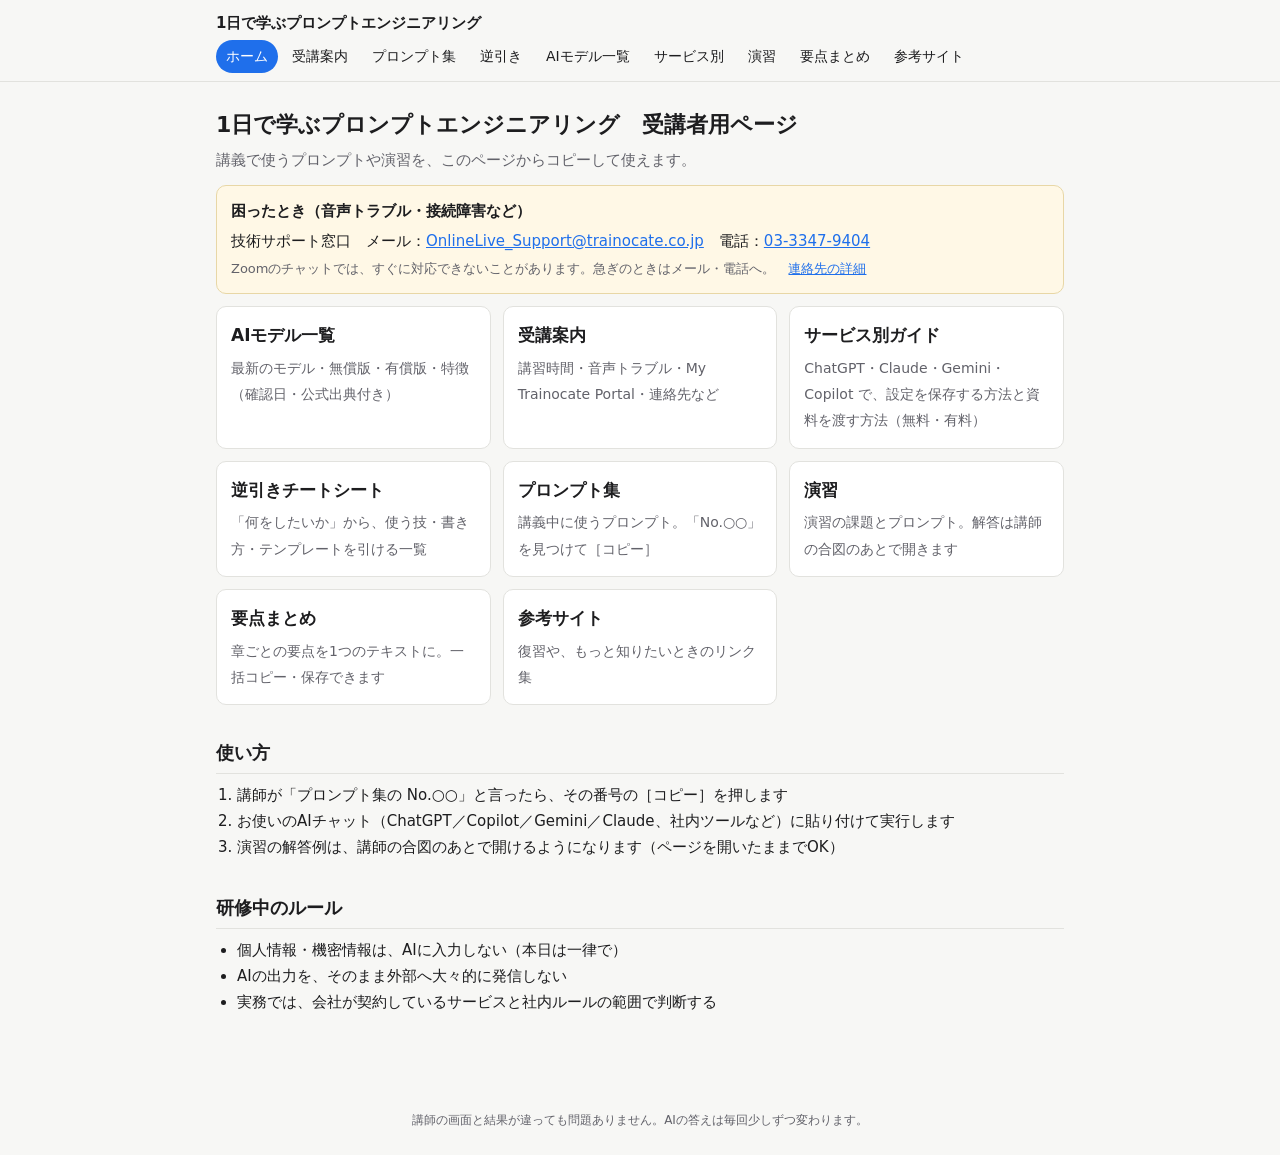
==== commit 4cb6dcc6: "AIモデル一覧を追加：無償・有償・特徴と公式出典（2026-11-04）" ====
--- a/docs/index.html
+++ b/docs/index.html
@@ -11,10 +11,10 @@
 <body>
 <header class="site-head"><div class="wrap">
 <a class="brand" href="index.html">1日で学ぶプロンプトエンジニアリング</a>
-<nav class="nav"><a href="index.html" aria-current=page>ホーム</a><a href="guide.html">受講案内</a><a href="prompts.html">プロンプト集</a><a href="cheatsheet.html">逆引き</a><a href="services.html">サービス別</a><a href="exercises.html">演習</a><a href="summary.html">要点まとめ</a><a href="references.html">参考サイト</a></nav>
+<nav class="nav"><a href="index.html" aria-current=page>ホーム</a><a href="guide.html">受講案内</a><a href="prompts.html">プロンプト集</a><a href="cheatsheet.html">逆引き</a><a href="models.html">AIモデル一覧</a><a href="services.html">サービス別</a><a href="exercises.html">演習</a><a href="summary.html">要点まとめ</a><a href="references.html">参考サイト</a></nav>
 </div></header>
 <main><div class="wrap">
-<h1>1日で学ぶプロンプトエンジニアリング　受講者用ページ</h1><p class="lead">講義で使うプロンプトや演習を、このページからコピーして使えます。</p><div class="card alert"><div class="ttl">困ったとき（音声トラブル・接続障害など）</div><p style="margin:4px 0">技術サポート窓口　メール：<a href="mailto:OnlineLive_Support@trainocate.co.jp">OnlineLive_Support@trainocate.co.jp</a>　電話：<a href="tel:0333479404">03-3347-9404</a></p><p class="sub" style="margin:0">Zoomのチャットでは、すぐに対応できないことがあります。急ぎのときはメール・電話へ。　<a href="guide.html#contact">連絡先の詳細</a></p></div><div class="grid"><a class="tile" href="guide.html"><b>受講案内</b><span>講習時間・音声トラブル・My Trainocate Portal・連絡先など</span></a><a class="tile" href="services.html"><b>サービス別ガイド</b><span>ChatGPT・Claude・Gemini・Copilot で、設定を保存する方法と資料を渡す方法（無料・有料）</span></a><a class="tile" href="cheatsheet.html"><b>逆引きチートシート</b><span>「何をしたいか」から、使う技・書き方・テンプレートを引ける一覧</span></a><a class="tile" href="prompts.html"><b>プロンプト集</b><span>講義中に使うプロンプト。「No.○○」を見つけて［コピー］</span></a><a class="tile" href="exercises.html"><b>演習</b><span>演習の課題とプロンプト。解答は講師の合図のあとで開きます</span></a><a class="tile" href="summary.html"><b>要点まとめ</b><span>章ごとの要点を1つのテキストに。一括コピー・保存できます</span></a><a class="tile" href="references.html"><b>参考サイト</b><span>復習や、もっと知りたいときのリンク集</span></a></div><h2>使い方</h2>
+<h1>1日で学ぶプロンプトエンジニアリング　受講者用ページ</h1><p class="lead">講義で使うプロンプトや演習を、このページからコピーして使えます。</p><div class="card alert"><div class="ttl">困ったとき（音声トラブル・接続障害など）</div><p style="margin:4px 0">技術サポート窓口　メール：<a href="mailto:OnlineLive_Support@trainocate.co.jp">OnlineLive_Support@trainocate.co.jp</a>　電話：<a href="tel:0333479404">03-3347-9404</a></p><p class="sub" style="margin:0">Zoomのチャットでは、すぐに対応できないことがあります。急ぎのときはメール・電話へ。　<a href="guide.html#contact">連絡先の詳細</a></p></div><div class="grid"><a class="tile" href="models.html"><b>AIモデル一覧</b><span>最新のモデル・無償版・有償版・特徴（確認日・公式出典付き）</span></a><a class="tile" href="guide.html"><b>受講案内</b><span>講習時間・音声トラブル・My Trainocate Portal・連絡先など</span></a><a class="tile" href="services.html"><b>サービス別ガイド</b><span>ChatGPT・Claude・Gemini・Copilot で、設定を保存する方法と資料を渡す方法（無料・有料）</span></a><a class="tile" href="cheatsheet.html"><b>逆引きチートシート</b><span>「何をしたいか」から、使う技・書き方・テンプレートを引ける一覧</span></a><a class="tile" href="prompts.html"><b>プロンプト集</b><span>講義中に使うプロンプト。「No.○○」を見つけて［コピー］</span></a><a class="tile" href="exercises.html"><b>演習</b><span>演習の課題とプロンプト。解答は講師の合図のあとで開きます</span></a><a class="tile" href="summary.html"><b>要点まとめ</b><span>章ごとの要点を1つのテキストに。一括コピー・保存できます</span></a><a class="tile" href="references.html"><b>参考サイト</b><span>復習や、もっと知りたいときのリンク集</span></a></div><h2>使い方</h2>
 <ol class="steps">
 <li>講師が「プロンプト集の No.○○」と言ったら、その番号の［コピー］を押します</li>
 <li>お使いのAIチャット（ChatGPT／Copilot／Gemini／Claude、社内ツールなど）に貼り付けて実行します</li>
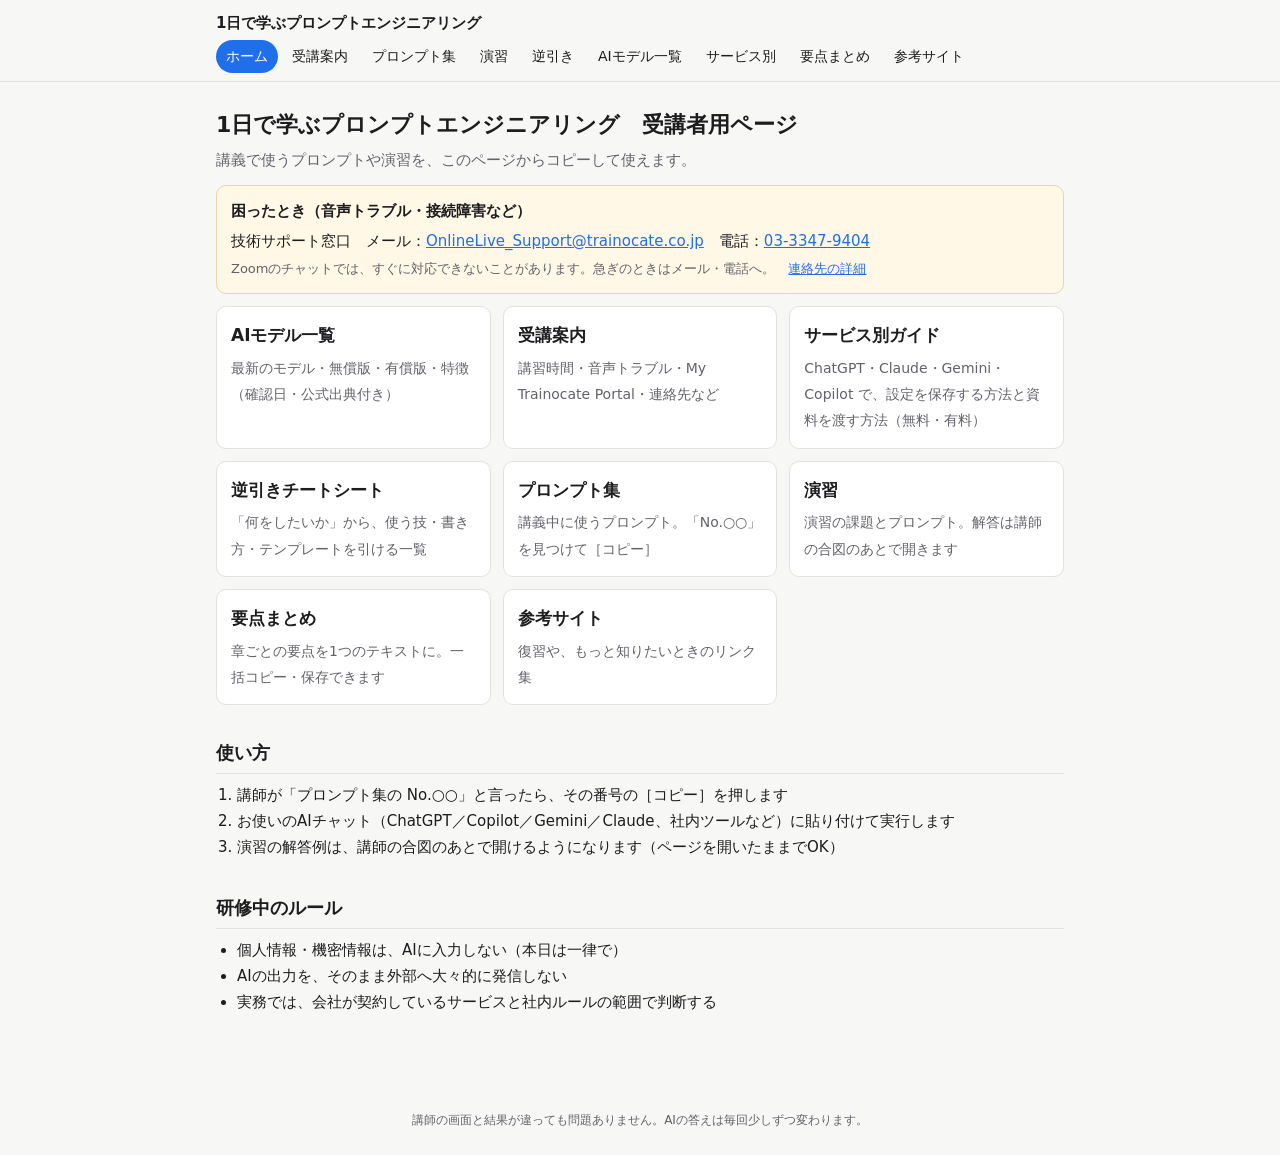
==== commit 9a253a2d: "ナビゲーションの演習をプロンプト集の右に移動" ====
--- a/docs/index.html
+++ b/docs/index.html
@@ -11,7 +11,7 @@
 <body>
 <header class="site-head"><div class="wrap">
 <a class="brand" href="index.html">1日で学ぶプロンプトエンジニアリング</a>
-<nav class="nav"><a href="index.html" aria-current=page>ホーム</a><a href="guide.html">受講案内</a><a href="prompts.html">プロンプト集</a><a href="cheatsheet.html">逆引き</a><a href="models.html">AIモデル一覧</a><a href="services.html">サービス別</a><a href="exercises.html">演習</a><a href="summary.html">要点まとめ</a><a href="references.html">参考サイト</a></nav>
+<nav class="nav"><a href="index.html" aria-current=page>ホーム</a><a href="guide.html">受講案内</a><a href="prompts.html">プロンプト集</a><a href="exercises.html">演習</a><a href="cheatsheet.html">逆引き</a><a href="models.html">AIモデル一覧</a><a href="services.html">サービス別</a><a href="summary.html">要点まとめ</a><a href="references.html">参考サイト</a></nav>
 </div></header>
 <main><div class="wrap">
 <h1>1日で学ぶプロンプトエンジニアリング　受講者用ページ</h1><p class="lead">講義で使うプロンプトや演習を、このページからコピーして使えます。</p><div class="card alert"><div class="ttl">困ったとき（音声トラブル・接続障害など）</div><p style="margin:4px 0">技術サポート窓口　メール：<a href="mailto:OnlineLive_Support@trainocate.co.jp">OnlineLive_Support@trainocate.co.jp</a>　電話：<a href="tel:0333479404">03-3347-9404</a></p><p class="sub" style="margin:0">Zoomのチャットでは、すぐに対応できないことがあります。急ぎのときはメール・電話へ。　<a href="guide.html#contact">連絡先の詳細</a></p></div><div class="grid"><a class="tile" href="models.html"><b>AIモデル一覧</b><span>最新のモデル・無償版・有償版・特徴（確認日・公式出典付き）</span></a><a class="tile" href="guide.html"><b>受講案内</b><span>講習時間・音声トラブル・My Trainocate Portal・連絡先など</span></a><a class="tile" href="services.html"><b>サービス別ガイド</b><span>ChatGPT・Claude・Gemini・Copilot で、設定を保存する方法と資料を渡す方法（無料・有料）</span></a><a class="tile" href="cheatsheet.html"><b>逆引きチートシート</b><span>「何をしたいか」から、使う技・書き方・テンプレートを引ける一覧</span></a><a class="tile" href="prompts.html"><b>プロンプト集</b><span>講義中に使うプロンプト。「No.○○」を見つけて［コピー］</span></a><a class="tile" href="exercises.html"><b>演習</b><span>演習の課題とプロンプト。解答は講師の合図のあとで開きます</span></a><a class="tile" href="summary.html"><b>要点まとめ</b><span>章ごとの要点を1つのテキストに。一括コピー・保存できます</span></a><a class="tile" href="references.html"><b>参考サイト</b><span>復習や、もっと知りたいときのリンク集</span></a></div><h2>使い方</h2>
--- a/docs/assets/style.css
+++ b/docs/assets/style.css
@@ -98,6 +98,11 @@
 .kv dd{margin:0}
 .kv ul{margin:0;padding-left:1.2em}
 .tpl{margin-top:10px}
+.prompt-editor{margin:18px 0}
+.prompt-editor label{display:block;font-weight:700;margin-bottom:6px}
+.prompt-editor textarea{display:block;width:100%;min-height:220px;resize:vertical;padding:12px;border:1px solid var(--line);border-radius:8px;background:var(--card);color:var(--ink);font:16px/1.7 "Yu Gothic UI","Meiryo",system-ui,sans-serif}
+.prompt-editor textarea:focus{outline:2px solid var(--accent);outline-offset:2px}
+.prompt-editor .btn:disabled{opacity:.5;cursor:not-allowed}
 .tpl-name{font-size:14px;font-weight:600}
 .caution{font-size:14px;color:var(--lock-ink);margin:10px 0 0}
 .mode-tag-wide{color:#b35c00}.mode-tag-same{color:var(--t-prompt)}
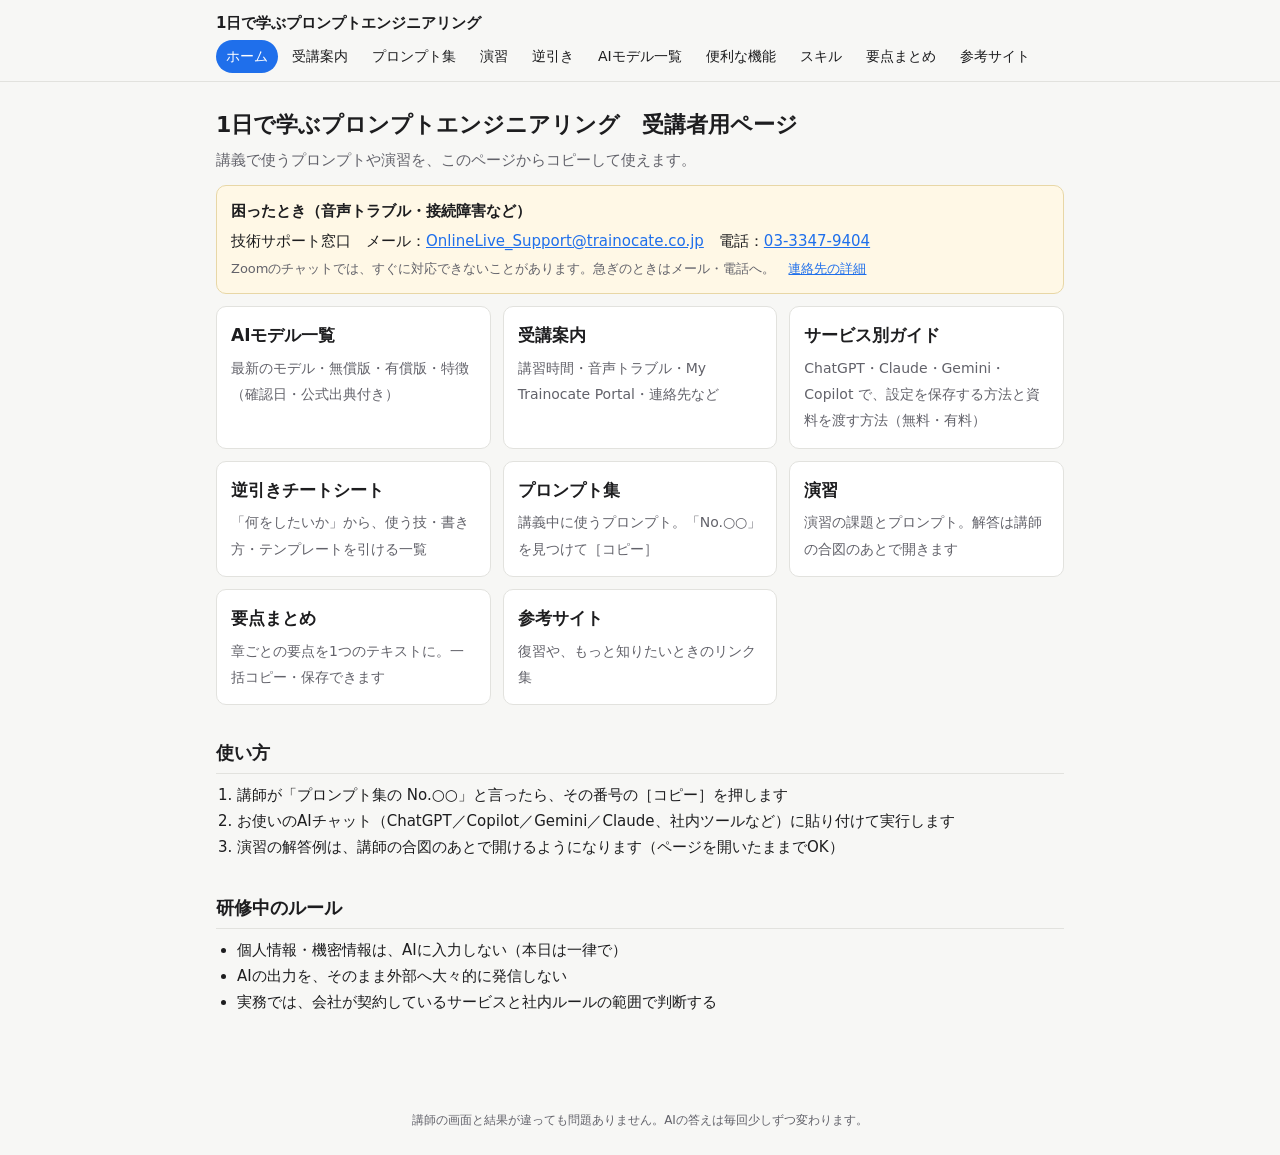
==== commit 2bc1d67c: "サービス別を便利な機能に改称しスキル説明を別タブへ分離" ====
--- a/docs/index.html
+++ b/docs/index.html
@@ -11,7 +11,7 @@
 <body>
 <header class="site-head"><div class="wrap">
 <a class="brand" href="index.html">1日で学ぶプロンプトエンジニアリング</a>
-<nav class="nav"><a href="index.html" aria-current=page>ホーム</a><a href="guide.html">受講案内</a><a href="prompts.html">プロンプト集</a><a href="exercises.html">演習</a><a href="cheatsheet.html">逆引き</a><a href="models.html">AIモデル一覧</a><a href="services.html">サービス別</a><a href="summary.html">要点まとめ</a><a href="references.html">参考サイト</a></nav>
+<nav class="nav"><a href="index.html" aria-current=page>ホーム</a><a href="guide.html">受講案内</a><a href="prompts.html">プロンプト集</a><a href="exercises.html">演習</a><a href="cheatsheet.html">逆引き</a><a href="models.html">AIモデル一覧</a><a href="services.html">便利な機能</a><a href="skills.html">スキル</a><a href="summary.html">要点まとめ</a><a href="references.html">参考サイト</a></nav>
 </div></header>
 <main><div class="wrap">
 <h1>1日で学ぶプロンプトエンジニアリング　受講者用ページ</h1><p class="lead">講義で使うプロンプトや演習を、このページからコピーして使えます。</p><div class="card alert"><div class="ttl">困ったとき（音声トラブル・接続障害など）</div><p style="margin:4px 0">技術サポート窓口　メール：<a href="mailto:OnlineLive_Support@trainocate.co.jp">OnlineLive_Support@trainocate.co.jp</a>　電話：<a href="tel:0333479404">03-3347-9404</a></p><p class="sub" style="margin:0">Zoomのチャットでは、すぐに対応できないことがあります。急ぎのときはメール・電話へ。　<a href="guide.html#contact">連絡先の詳細</a></p></div><div class="grid"><a class="tile" href="models.html"><b>AIモデル一覧</b><span>最新のモデル・無償版・有償版・特徴（確認日・公式出典付き）</span></a><a class="tile" href="guide.html"><b>受講案内</b><span>講習時間・音声トラブル・My Trainocate Portal・連絡先など</span></a><a class="tile" href="services.html"><b>サービス別ガイド</b><span>ChatGPT・Claude・Gemini・Copilot で、設定を保存する方法と資料を渡す方法（無料・有料）</span></a><a class="tile" href="cheatsheet.html"><b>逆引きチートシート</b><span>「何をしたいか」から、使う技・書き方・テンプレートを引ける一覧</span></a><a class="tile" href="prompts.html"><b>プロンプト集</b><span>講義中に使うプロンプト。「No.○○」を見つけて［コピー］</span></a><a class="tile" href="exercises.html"><b>演習</b><span>演習の課題とプロンプト。解答は講師の合図のあとで開きます</span></a><a class="tile" href="summary.html"><b>要点まとめ</b><span>章ごとの要点を1つのテキストに。一括コピー・保存できます</span></a><a class="tile" href="references.html"><b>参考サイト</b><span>復習や、もっと知りたいときのリンク集</span></a></div><h2>使い方</h2>
